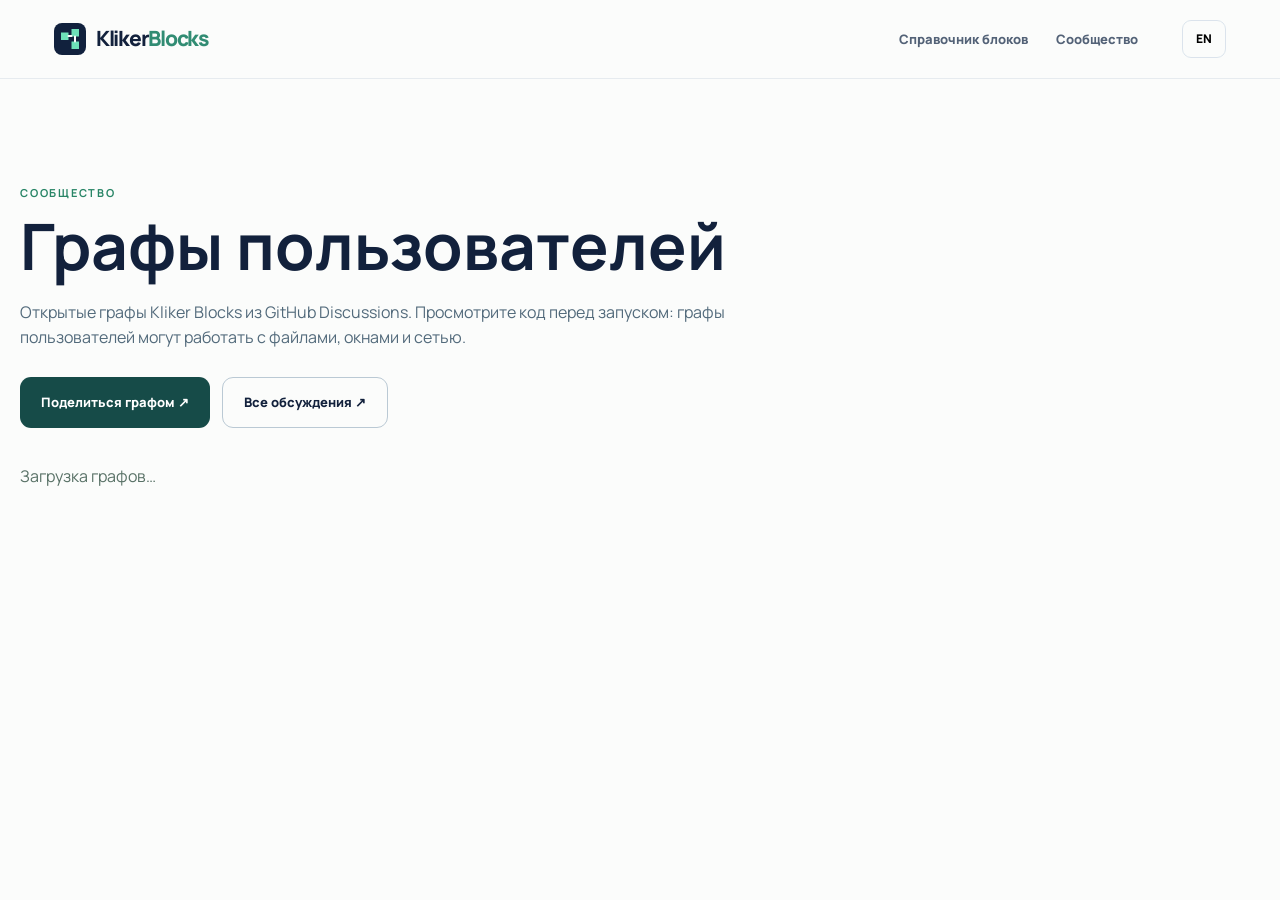
==== docs/graphs.html @ 3073229d "Update Kliker Blocks website: graphs.html" ====
<!doctype html>
<html lang="ru">
<head>
  <meta charset="utf-8">
  <meta name="viewport" content="width=device-width,initial-scale=1">
  <title>Графы пользователей · Kliker Blocks</title>
  <link rel="icon" href="assets/mark.svg" type="image/svg+xml">
  <link rel="stylesheet" href="style.css">
  <style>
    .gallery{padding:95px 0;min-height:70vh}.gallery h1{font-size:clamp(38px,5vw,72px);line-height:1.05;margin:12px 0 20px}
    .gallery-intro{max-width:760px;color:#526a7b}.gallery-actions{display:flex;gap:12px;flex-wrap:wrap;margin:26px 0 36px}
    .gallery-grid{display:grid;grid-template-columns:repeat(auto-fit,minmax(285px,1fr));gap:17px}
    .gallery-card{border:1px solid #d9e5e9;border-radius:15px;background:white;padding:24px;box-shadow:0 10px 26px #153c4820}
    .gallery-card h2{font-size:22px;margin:8px 0}.gallery-card p{font-size:14px;color:#526a7b;white-space:pre-wrap;overflow-wrap:anywhere}
    .gallery-card small{color:#54806e}.gallery-card .gallery-actions{margin-bottom:0}
    .gallery-card button{border:1px solid #a8cac0;background:#e7f4ef;color:#164b48;border-radius:8px;padding:9px 12px;cursor:pointer}
    .gallery-status{color:#587166}
  </style>
  <script type="module" src="graphs.js"></script>
</head>
<body>
  <header class="site-header"><div class="shell nav-row"><a class="brand" href="index.html"><img src="assets/mark.svg" alt=""><span>Kliker<span class="brand-accent">Blocks</span></span></a><nav aria-label="Navigation"><a href="index.html#catalog" id="catalog-link">Справочник блоков</a><a href="index.html#community" id="community-link">Сообщество</a></nav><button id="gallery-language" class="lang-button" type="button">EN</button></div></header>
  <main class="gallery shell"><p class="kicker" id="gallery-kicker">СООБЩЕСТВО</p><h1 id="gallery-title">Графы пользователей</h1><p class="gallery-intro" id="gallery-intro">Открытые графы Kliker Blocks из GitHub Discussions. Просмотрите код перед запуском: графы пользователей могут работать с файлами, окнами и сетью.</p><div class="gallery-actions"><a class="button button-primary" href="https://github.com/Malyshrush/kliker-blocks-site/discussions/new?category=%D0%93%D1%80%D0%B0%D1%84%D1%8B%20%D0%BF%D0%BE%D0%BB%D1%8C%D0%B7%D0%BE%D0%B2%D0%B0%D1%82%D0%B5%D0%BB%D0%B5%D0%B9" id="publish-link">Поделиться графом ↗</a><a class="button button-outline" href="https://github.com/Malyshrush/kliker-blocks-site/discussions" id="all-link">Все обсуждения ↗</a></div><p class="gallery-status" id="gallery-status">Загрузка графов…</p><div class="gallery-grid" id="gallery-grid"></div></main>
</body>
</html>
---- docs/style.css ----
@import url('https://fonts.googleapis.com/css2?family=DM+Mono:wght@400;500&family=Manrope:wght@400;500;600;700;800&display=swap');
:root{--ink:#12213c;--muted:#5d6b7c;--line:#dbe3ec;--mint:#64d8b0;--cream:#f7f8f5;--blue:#346bc2;--shadow:0 24px 80px rgba(16,36,63,.12)}*{box-sizing:border-box}html{scroll-behavior:smooth}body{margin:0;background:#fbfcfb;color:var(--ink);font:16px/1.6 Manrope,Segoe UI,sans-serif}button,input,select{font:inherit}button,a{outline-offset:4px}a{color:inherit;text-decoration:none}.shell{max-width:1240px;padding:0 34px;margin:auto}.site-header{position:sticky;top:0;z-index:20;background:rgba(251,252,251,.9);backdrop-filter:blur(14px);border-bottom:1px solid #e6ebef}.nav-row{min-height:78px;display:flex;align-items:center;gap:44px}.brand{display:inline-flex;align-items:center;gap:10px;font-weight:800;font-size:21px;letter-spacing:-.06em;white-space:nowrap}.brand img{height:32px;width:32px}.brand-accent{color:#318c73}.nav-row nav{display:flex;gap:28px;align-items:center;margin-left:auto}.nav-row nav a{font-size:13px;font-weight:800;color:#536277;transition:color .2s}.nav-row nav a:hover{color:#0c7660}.nav-actions{display:flex;align-items:center;gap:12px}.lang-button{background:transparent;border:1px solid var(--line);border-radius:9px;padding:8px 13px;font-size:12px;font-weight:800;cursor:pointer}.nav-download{background:var(--ink);color:white;border-radius:9px;padding:10px 18px;font-size:12px;font-weight:800}.hero{padding-top:92px;padding-bottom:48px;display:grid;grid-template-columns:minmax(0,1fr) minmax(500px,1.15fr);gap:56px;align-items:center}.eyebrow,.kicker{font:700 11px/1.4 Manrope,sans-serif;letter-spacing:.16em;text-transform:uppercase;color:#288566}.eyebrow{display:flex;align-items:center;gap:10px;margin-bottom:24px}.live-dot,.log-light{width:7px;height:7px;background:#49c998;border-radius:50%;box-shadow:0 0 0 4px #d5f5e7}.hero h1{font-size:clamp(48px,5.4vw,76px);line-height:1.09;letter-spacing:-.075em;margin:0 0 28px;font-weight:800}.hero h1 em{font-style:normal;color:#2d9a79}.hero-lead{max-width:530px;color:#526478;font-size:18px;line-height:1.8;margin-bottom:32px}.hero-actions{display:flex;flex-wrap:wrap;gap:12px}.button{display:inline-flex;gap:20px;align-items:center;justify-content:space-between;padding:14px 21px;border-radius:11px;font-weight:800;font-size:13px;transition:transform .2s,box-shadow .2s}.button:hover{transform:translateY(-2px);box-shadow:0 8px 25px #0a2a4a26}.button-primary{background:#164b48;color:white}.button-outline{border:1px solid #bac9d4}.hero-note{color:#7d8a98;font-size:12px;margin-top:19px}.editor-preview{background:white;border:1px solid #d8e3ec;border-radius:16px;box-shadow:var(--shadow);overflow:hidden;transform:rotate(1deg);min-width:0}.preview-top{height:43px;background:#edf1f6;display:flex;align-items:center;gap:9px;padding:0 18px;color:#3e5268;font-size:11px;font-weight:800}.preview-mark{color:#266b91}.preview-top-right{margin-left:auto;color:#a5b2bd;letter-spacing:3px}.preview-tabs{height:45px;display:flex;align-items:center;gap:20px;padding:0 18px;border-bottom:1px solid #e2e9ef;color:#718195;font-size:11px;font-weight:800}.preview-tabs .active{color:#12476b;border-bottom:2px solid #2a81b8;height:100%;display:flex;align-items:center}.preview-run{margin-left:auto;color:#288a6e}.preview-canvas{height:327px;position:relative;display:flex;align-items:center;justify-content:center;overflow:hidden;background:#f7faff}.preview-grid{position:absolute;inset:0;background-image:linear-gradient(#e5edf4 1px,transparent 1px),linear-gradient(90deg,#e5edf4 1px,transparent 1px);background-size:22px 22px;opacity:.8}.graph-row{position:relative;display:flex;align-items:center;gap:0;padding:25px;transform:translateX(-2px)}.graph-node{width:129px;height:90px;border-radius:9px;color:white;padding:11px 12px;display:flex;flex-direction:column;gap:1px;box-shadow:0 9px 17px #173a5424}.graph-node small{font:8px DM Mono,monospace;opacity:.65;letter-spacing:.08em}.graph-node strong{font-size:13px;line-height:1.4;margin-top:4px}.graph-node span{font-size:8px;opacity:.8;white-space:nowrap}.start-node{background:#265f54}.cond-node{background:#6863a0}.act-node{background:#346d96}.graph-link{width:37px;height:2px;background:#668cc8;position:relative}.graph-link:before,.graph-link i{content:'';position:absolute;width:6px;height:6px;background:#fff;border:2px solid #668cc8;border-radius:50%;top:-4px}.graph-link:before{left:-4px}.graph-link i{right:-4px}.preview-corner{position:absolute;bottom:15px;right:17px;color:#8a9aab;font:10px DM Mono,monospace}.preview-corner span{margin-left:12px}.preview-log{height:48px;border-top:1px solid #e1e8ef;display:flex;align-items:center;gap:13px;padding:0 21px;font:10px DM Mono,monospace;color:#5d6e7a}.preview-log .log-light{width:6px;height:6px}.hero-bottom{grid-column:1/-1;display:flex;gap:44px;border-top:1px solid #e0e8eb;padding-top:25px;margin-top:17px;color:#164c50;font-size:21px;font-weight:800}.hero-bottom small{color:#71808e;font-size:12px;font-weight:700;margin-left:6px}.section{padding:105px 0}.section-head{display:flex;align-items:end;justify-content:space-between;gap:35px;margin-bottom:35px}.section-head h2{font-size:clamp(29px,3.2vw,43px);letter-spacing:-.05em;line-height:1.2;margin:8px 0 0}.section-head>p{max-width:380px;color:#6b7b89;font-size:14px;margin:0}.section-ink{background:#13233d;color:white}.section-ink .section-head>p{color:#a9b7c6}.section-ink .kicker{color:#66dbaf}.feature-grid{display:grid;grid-template-columns:repeat(4,1fr);gap:13px}.feature-card{border:1px solid #3a4c65;border-radius:12px;padding:25px;min-height:223px;background:#1b2d49}.feature-icon{display:grid;place-items:center;background:#284868;border:1px solid #386083;color:#71e0b5;border-radius:10px;width:39px;height:39px;font-size:22px}.feature-card h3{font-size:16px;margin:25px 0 9px}.feature-card p{color:#b1bfcd;font-size:12px;line-height:1.75;margin:0}.catalog-section{padding-top:107px;padding-bottom:108px}.catalog-tools{display:flex;align-items:center;gap:12px;margin-bottom:22px}.search-wrap{display:flex;align-items:center;gap:9px;background:white;border:1px solid #d9e2e9;border-radius:11px;padding:0 15px;flex:1;max-width:520px}.search-wrap span{font-size:26px;color:#71869c}.search-wrap input{border:0;outline:none;height:48px;width:100%;font-size:13px;background:transparent}.catalog-tools select{height:50px;border:1px solid #d9e2e9;border-radius:11px;background:white;color:#3c5165;padding:0 14px;font-size:12px;font-weight:700;min-width:180px}.block-count{margin-left:auto;font:12px DM Mono,monospace;color:#77889b;white-space:nowrap}.block-grid{display:grid;grid-template-columns:repeat(4,1fr);gap:12px}.block-card{border:1px solid #dfe7ed;border-radius:12px;background:#fff;text-align:left;padding:18px 18px 17px;cursor:pointer;min-height:152px;display:flex;flex-direction:column;transition:transform .2s,border-color .2s,box-shadow .2s}.block-card:hover{transform:translateY(-3px);border-color:#76c6af;box-shadow:0 9px 25px #193a4a12}.block-cat{font:700 9px DM Mono,monospace;color:#2a9c75;letter-spacing:.04em;text-transform:uppercase}.block-card strong{font-size:15px;letter-spacing:-.02em;margin:13px 0 5px}.block-card p{margin:0;color:#778797;font-size:11px;line-height:1.55;display:-webkit-box;-webkit-line-clamp:2;-webkit-box-orient:vertical;overflow:hidden}.block-card .arrow{color:#4c9d81;font-size:19px;margin-top:auto;align-self:flex-end}.empty-state,.loading{color:#6d7e8e;text-align:center;padding:50px 0}.start-section{background:#ecf4f0}.steps{display:grid;grid-template-columns:repeat(3,1fr);gap:17px}.steps article{background:#fff;border:1px solid #d9e5df;border-radius:12px;padding:30px;min-height:197px}.steps b{font:700 13px DM Mono,monospace;color:#2b9a77}.steps h3{margin:22px 0 9px;font-size:17px}.steps p{margin:0;color:#657884;font-size:12px;line-height:1.7}.start-callout{margin-top:20px;padding:25px 29px;border:1px solid #b5d8c9;border-radius:12px;background:#e0f0e7;display:flex;align-items:center;gap:30px}.start-callout strong{font-size:15px}.start-callout p{margin:6px 0 0;max-width:850px;color:#536b64;font-size:12px}.start-callout>a{margin-left:auto;color:#1b8060;font-size:12px;font-weight:800;white-space:nowrap}.community-section{padding-bottom:119px}.community-grid{display:grid;grid-template-columns:repeat(4,1fr);gap:12px}.community-grid a{border:1px solid #dce6e9;border-radius:12px;padding:23px;background:#fff;min-height:158px;display:flex;flex-direction:column;transition:border-color .2s,transform .2s}.community-grid a:hover{border-color:#4cb594;transform:translateY(-3px)}.community-grid a span{font:700 26px DM Mono,monospace;color:#2f9a79}.community-grid a strong{margin-top:14px;font-size:14px}.community-grid a small{color:#82919c;font-size:11px;margin-top:4px}.community-main{display:inline-block;color:#187454;font-size:13px;font-weight:800;margin-top:23px}footer{background:#13233d;color:#fff;padding:30px 0}.footer-row{display:flex;align-items:center;gap:25px}.footer-row .brand{font-size:17px}.footer-row .brand img{width:27px;height:27px}.footer-row p{margin-left:auto;color:#a5b5c5;font-size:11px}.footer-row>a{font-size:11px;color:#9ce0c6}.block-dialog{width:min(790px,calc(100vw - 34px));max-height:min(86vh,920px);border:1px solid #d5e0e6;border-radius:16px;box-shadow:0 30px 100px #10243e4f;padding:32px 35px;background:#fff;color:var(--ink)}.block-dialog::backdrop{background:#0e1e33a8;backdrop-filter:blur(4px)}.dialog-close{position:absolute;top:16px;right:17px;border:0;background:#edf2f5;border-radius:8px;width:32px;height:32px;font-size:23px;line-height:1;cursor:pointer;color:#50667a}.dialog-kicker{color:#2c9b76;font:700 11px DM Mono,monospace;letter-spacing:.08em}.block-dialog h2{font-size:31px;letter-spacing:-.04em;margin:7px 36px 7px 0}.block-dialog .hint{color:#697c8a;font-size:13px}.dialog-section{border-top:1px solid #e1e9ee;padding-top:20px;margin-top:22px}.dialog-section h3{font-size:14px;margin:0 0 10px}.dialog-section p{white-space:pre-wrap;color:#566b7a;font-size:13px;line-height:1.8}.field-table{border-collapse:collapse;width:100%;font-size:12px}.field-table tr+tr{border-top:1px solid #edf0f3}.field-table td{padding:8px;vertical-align:top}.field-table td:first-child{font-weight:800;color:#405975;width:39%}.field-table td:last-child{color:#637686}.code-head{display:flex;justify-content:space-between;align-items:center;gap:20px}.copy-button{border:0;border-radius:8px;background:#1e6456;color:#fff;font-size:11px;font-weight:800;padding:9px 14px;cursor:pointer}.block-dialog pre{background:#14243a;color:#d7f7ea;border-radius:9px;padding:18px;overflow:auto;font:11px/1.6 DM Mono,Consolas,monospace;max-height:270px}.dialog-note{font-size:12px;color:#6d7e8d}@media(max-width:1000px){.hero{grid-template-columns:1fr}.editor-preview{max-width:670px}.feature-grid,.block-grid,.community-grid{grid-template-columns:repeat(2,1fr)}.nav-row{gap:20px}.nav-row nav{gap:14px}}@media(max-width:650px){.shell{padding-left:20px;padding-right:20px}.nav-row{min-height:64px;flex-wrap:wrap;padding-top:12px;padding-bottom:12px}.brand{font-size:18px}.nav-row nav{order:3;overflow-x:auto;width:100%;margin:0;gap:20px;white-space:nowrap}.nav-row nav a{font-size:11px}.nav-actions{margin-left:auto}.nav-download{display:none}.hero{padding-top:54px;gap:25px}.hero h1{font-size:51px}.hero-lead{font-size:15px}.editor-preview{transform:none}.graph-node{width:105px}.graph-link{width:16px}.graph-row{padding:8px}.hero-bottom{gap:14px;justify-content:space-between}.hero-bottom span{font-size:16px}.hero-bottom small{display:block;margin:0;font-size:10px}.section{padding:68px 0}.section-head{display:block}.section-head>p{margin-top:15px}.feature-grid,.block-grid,.community-grid,.steps{grid-template-columns:1fr}.feature-card{min-height:0}.catalog-tools{flex-wrap:wrap}.search-wrap{max-width:none;flex-basis:100%}.catalog-tools select{flex:1}.block-count{margin-left:0}.start-callout{display:block}.start-callout>a{display:inline-block;margin:15px 0 0}.footer-row{flex-wrap:wrap}.footer-row p{margin-left:0}.block-dialog{padding:25px 20px}}
.screenshot-section{padding-top:70px}.screenshot-grid{display:grid;grid-template-columns:1.35fr 1fr;gap:18px}.screenshot-grid figure{margin:0;background:white;border:1px solid #dce7eb;border-radius:14px;overflow:hidden;box-shadow:0 12px 30px #193c5220}.screenshot-grid img{display:block;width:100%;height:350px;object-fit:cover;object-position:top left}.screenshot-grid figcaption{padding:13px 18px;color:#4c6476;font-size:12px;font-weight:800}.support-section{background:#edf3f6}.qr-grid{display:grid;grid-template-columns:repeat(4,1fr);gap:16px}.qr-grid article{background:white;border:1px solid #dce5ec;border-radius:14px;padding:22px;text-align:center;display:flex;flex-direction:column;align-items:center;gap:12px}.qr-grid img{width:min(100%,190px);aspect-ratio:1;image-rendering:auto}.qr-grid strong{font-size:15px;color:#173e58}.support-note{max-width:920px;color:#536a7b;font-size:12px;margin:24px auto 0;text-align:center}.updates-section{padding-top:80px;padding-bottom:90px}.update-card{display:flex;gap:30px;border:1px solid #dce6eb;background:white;border-radius:13px;padding:24px 28px;align-items:start}.update-card>span{font:700 21px DM Mono,monospace;color:#2a9b76}.update-card h3{margin:0 0 8px;font-size:18px}.update-card p{margin:0;color:#617485;font-size:13px}@media(max-width:900px){.qr-grid{grid-template-columns:repeat(2,1fr)}.screenshot-grid{grid-template-columns:1fr}}@media(max-width:650px){.qr-grid{gap:8px}.qr-grid article{padding:12px}.qr-grid strong{font-size:12px}.screenshot-grid img{height:auto}.update-card{display:block}.update-card>span{display:block;margin-bottom:12px}}
.screenshot-grid{grid-template-columns:repeat(2,minmax(0,1fr))}
@media(max-width:900px){.screenshot-grid{grid-template-columns:1fr}}
.qr-grid{grid-template-columns:repeat(5,1fr)}@media(max-width:900px){.qr-grid{grid-template-columns:repeat(2,1fr)}}
.hero.shell{max-width:1420px;grid-template-columns:minmax(0,.82fr) minmax(0,1.18fr);gap:42px}
.hero .editor-preview{width:100%;max-width:none;transform:none;justify-self:center}
@media(max-width:1000px){.hero.shell{grid-template-columns:1fr}.hero .editor-preview{max-width:760px}}
.download-section{background:#edf5f2;padding-top:78px;padding-bottom:78px;scroll-margin-top:78px}.download-grid{display:grid;grid-template-columns:repeat(2,minmax(0,1fr));gap:18px}.download-card{background:#fff;border:1px solid #c9dfd5;border-radius:16px;padding:29px;box-shadow:0 12px 28px #234d4612}.download-arch{display:inline-block;background:#dff1e9;color:#176d56;border-radius:6px;padding:5px 9px;font:800 11px DM Mono,monospace;letter-spacing:.08em}.download-card h3{font-size:25px;letter-spacing:-.035em;margin:15px 0 4px}.download-card p{color:#617486;font-size:13px;min-height:43px;margin:0 0 23px}.download-links{display:flex;flex-wrap:wrap;gap:10px}.download-links a{display:inline-flex;align-items:center;min-height:44px;padding:10px 16px;border-radius:9px;background:#164b48;color:#fff;font-size:12px;font-weight:800}.download-links a+a{background:#fff;color:#164b48;border:1px solid #a9cac0}.download-links a:hover{box-shadow:0 5px 15px #164b4830}.download-note{font-size:12px;color:#587166;margin:19px 2px 0}.update-card+.update-card{margin-top:14px}@media(max-width:700px){.download-grid{grid-template-columns:1fr}.download-card p{min-height:0}.download-section{scroll-margin-top:112px}}
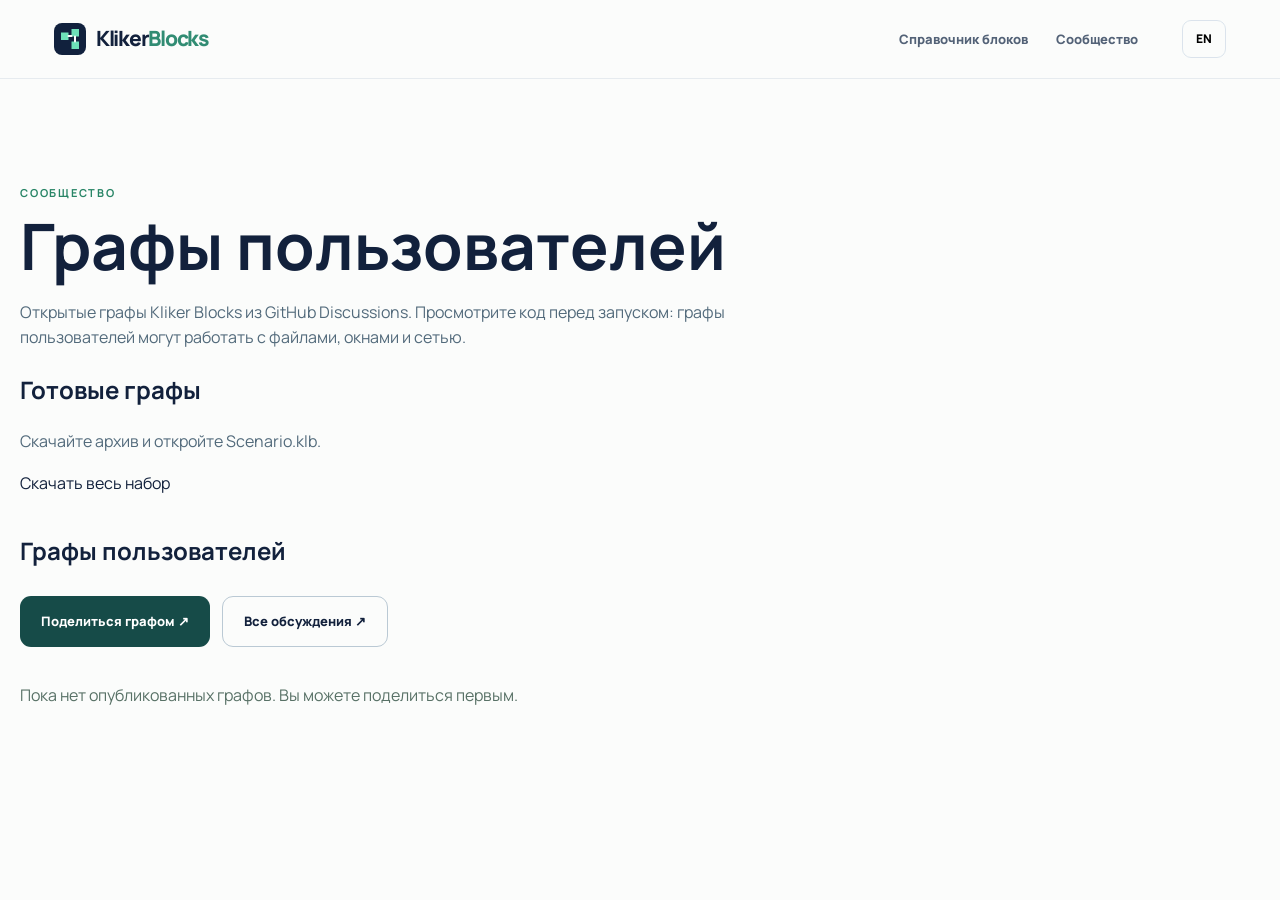
==== commit 1c670a2b: "Update Kliker Blocks website: graphs.html" ====
--- a/docs/graphs.html
+++ b/docs/graphs.html
@@ -1,25 +1,25 @@
-<!doctype html>
-<html lang="ru">
-<head>
-  <meta charset="utf-8">
-  <meta name="viewport" content="width=device-width,initial-scale=1">
-  <title>Графы пользователей · Kliker Blocks</title>
-  <link rel="icon" href="assets/mark.svg" type="image/svg+xml">
-  <link rel="stylesheet" href="style.css">
-  <style>
-    .gallery{padding:95px 0;min-height:70vh}.gallery h1{font-size:clamp(38px,5vw,72px);line-height:1.05;margin:12px 0 20px}
-    .gallery-intro{max-width:760px;color:#526a7b}.gallery-actions{display:flex;gap:12px;flex-wrap:wrap;margin:26px 0 36px}
-    .gallery-grid{display:grid;grid-template-columns:repeat(auto-fit,minmax(285px,1fr));gap:17px}
-    .gallery-card{border:1px solid #d9e5e9;border-radius:15px;background:white;padding:24px;box-shadow:0 10px 26px #153c4820}
-    .gallery-card h2{font-size:22px;margin:8px 0}.gallery-card p{font-size:14px;color:#526a7b;white-space:pre-wrap;overflow-wrap:anywhere}
-    .gallery-card small{color:#54806e}.gallery-card .gallery-actions{margin-bottom:0}
-    .gallery-card button{border:1px solid #a8cac0;background:#e7f4ef;color:#164b48;border-radius:8px;padding:9px 12px;cursor:pointer}
-    .gallery-status{color:#587166}
-  </style>
-  <script type="module" src="graphs.js"></script>
-</head>
-<body>
-  <header class="site-header"><div class="shell nav-row"><a class="brand" href="index.html"><img src="assets/mark.svg" alt=""><span>Kliker<span class="brand-accent">Blocks</span></span></a><nav aria-label="Navigation"><a href="index.html#catalog" id="catalog-link">Справочник блоков</a><a href="index.html#community" id="community-link">Сообщество</a></nav><button id="gallery-language" class="lang-button" type="button">EN</button></div></header>
-  <main class="gallery shell"><p class="kicker" id="gallery-kicker">СООБЩЕСТВО</p><h1 id="gallery-title">Графы пользователей</h1><p class="gallery-intro" id="gallery-intro">Открытые графы Kliker Blocks из GitHub Discussions. Просмотрите код перед запуском: графы пользователей могут работать с файлами, окнами и сетью.</p><div class="gallery-actions"><a class="button button-primary" href="https://github.com/Malyshrush/kliker-blocks-site/discussions/new?category=%D0%93%D1%80%D0%B0%D1%84%D1%8B%20%D0%BF%D0%BE%D0%BB%D1%8C%D0%B7%D0%BE%D0%B2%D0%B0%D1%82%D0%B5%D0%BB%D0%B5%D0%B9" id="publish-link">Поделиться графом ↗</a><a class="button button-outline" href="https://github.com/Malyshrush/kliker-blocks-site/discussions" id="all-link">Все обсуждения ↗</a></div><p class="gallery-status" id="gallery-status">Загрузка графов…</p><div class="gallery-grid" id="gallery-grid"></div></main>
-</body>
-</html>
+<!doctype html>
+<html lang="ru">
+<head>
+  <meta charset="utf-8">
+  <meta name="viewport" content="width=device-width,initial-scale=1">
+  <title>База графов · Kliker Blocks</title>
+  <link rel="icon" href="assets/mark.svg" type="image/svg+xml">
+  <link rel="stylesheet" href="style.css">
+  <style>
+    .gallery{padding:95px 0;min-height:70vh}.gallery h1{font-size:clamp(38px,5vw,72px);line-height:1.05;margin:12px 0 20px}
+    .gallery-intro{max-width:760px;color:#526a7b}.gallery-actions{display:flex;gap:12px;flex-wrap:wrap;margin:26px 0 36px}
+    .gallery-grid{display:grid;grid-template-columns:repeat(auto-fit,minmax(285px,1fr));gap:17px}
+    .gallery-card{border:1px solid #d9e5e9;border-radius:15px;background:white;padding:24px;box-shadow:0 10px 26px #153c4820}
+    .gallery-card h2{font-size:22px;margin:8px 0}.gallery-card p{font-size:14px;color:#526a7b;white-space:pre-wrap;overflow-wrap:anywhere}
+    .gallery-card small{color:#54806e}.gallery-card .gallery-actions{margin-bottom:0}
+    .gallery-card button{border:1px solid #a8cac0;background:#e7f4ef;color:#164b48;border-radius:8px;padding:9px 12px;cursor:pointer}
+    .gallery-status{color:#587166}
+  </style>
+  <script type="module" src="graphs.js"></script>
+</head>
+<body>
+  <header class="site-header"><div class="shell nav-row"><a class="brand" href="index.html"><img src="assets/mark.svg" alt=""><span>Kliker<span class="brand-accent">Blocks</span></span></a><nav aria-label="Navigation"><a href="index.html#catalog" id="catalog-link">Справочник блоков</a><a href="index.html#community" id="community-link">Сообщество</a></nav><button id="gallery-language" class="lang-button" type="button">EN</button></div></header>
+  <main class="gallery shell"><p class="kicker" id="gallery-kicker">KLIKER BLOCKS</p><h1 id="gallery-title">База графов</h1><p class="gallery-intro" id="gallery-intro">Примеры с подсказками и тестовыми файлами, а также графы пользователей из GitHub Discussions.</p><section id="ready-graphs"><h2 id="ready-title">Готовые графы</h2><p class="gallery-intro" id="ready-intro">Скачайте архив и откройте Scenario.klb.</p><p><a id="ready-all" href="https://github.com/Malyshrush/kliker-blocks/releases/tag/v1.2.6">Скачать весь набор</a></p><div id="ready-grid" class="gallery-grid"></div><p class="gallery-status" id="ready-status"></p></section><h2 id="community-title">Графы пользователей</h2><div class="gallery-actions"><a class="button button-primary" href="https://github.com/Malyshrush/kliker-blocks-site/discussions/new?category=%D0%93%D1%80%D0%B0%D1%84%D1%8B%20%D0%BF%D0%BE%D0%BB%D1%8C%D0%B7%D0%BE%D0%B2%D0%B0%D1%82%D0%B5%D0%BB%D0%B5%D0%B9" id="publish-link">Поделиться графом ↗</a><a class="button button-outline" href="https://github.com/Malyshrush/kliker-blocks-site/discussions" id="all-link">Все обсуждения ↗</a></div><p class="gallery-status" id="gallery-status">Загрузка графов…</p><div class="gallery-grid" id="gallery-grid"></div></main>
+</body>
+</html>
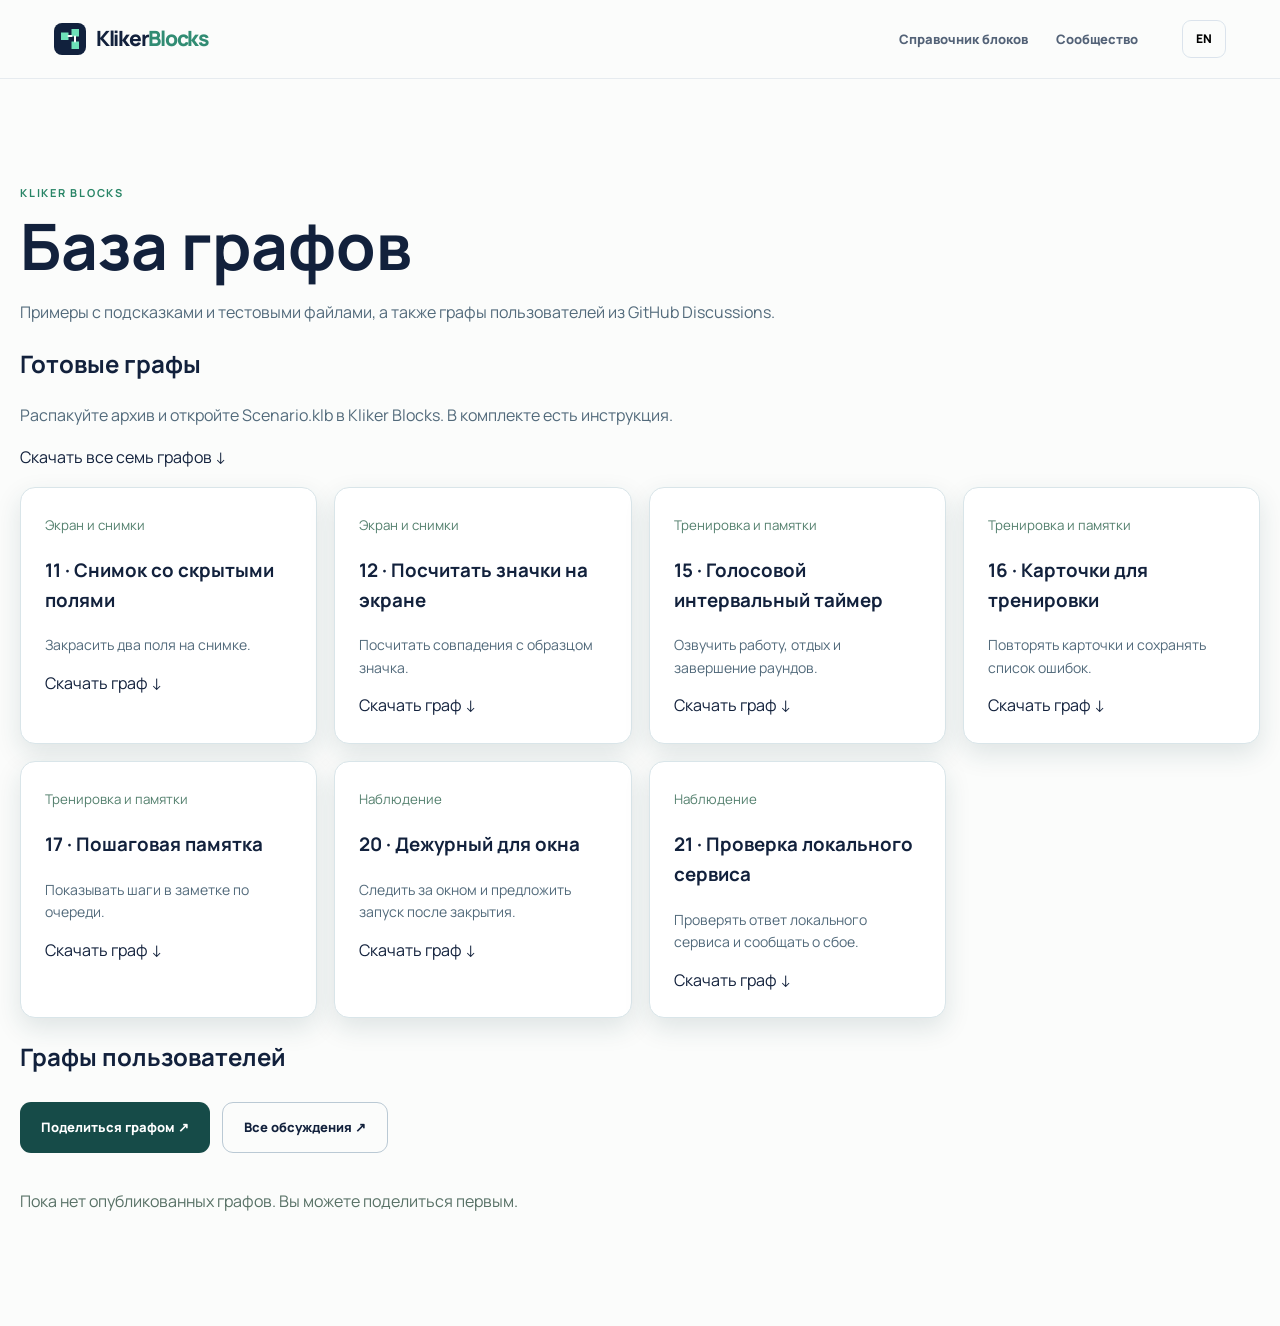
==== commit 771614c4: "Update Kliker Blocks website: graphs.html" ====
--- a/docs/graphs.html
+++ b/docs/graphs.html
@@ -20,6 +20,6 @@
 </head>
 <body>
   <header class="site-header"><div class="shell nav-row"><a class="brand" href="index.html"><img src="assets/mark.svg" alt=""><span>Kliker<span class="brand-accent">Blocks</span></span></a><nav aria-label="Navigation"><a href="index.html#catalog" id="catalog-link">Справочник блоков</a><a href="index.html#community" id="community-link">Сообщество</a></nav><button id="gallery-language" class="lang-button" type="button">EN</button></div></header>
-  <main class="gallery shell"><p class="kicker" id="gallery-kicker">KLIKER BLOCKS</p><h1 id="gallery-title">База графов</h1><p class="gallery-intro" id="gallery-intro">Примеры с подсказками и тестовыми файлами, а также графы пользователей из GitHub Discussions.</p><section id="ready-graphs"><h2 id="ready-title">Готовые графы</h2><p class="gallery-intro" id="ready-intro">Скачайте архив и откройте Scenario.klb.</p><p><a id="ready-all" href="https://github.com/Malyshrush/kliker-blocks/releases/tag/v1.2.6">Скачать весь набор</a></p><div id="ready-grid" class="gallery-grid"></div><p class="gallery-status" id="ready-status"></p></section><h2 id="community-title">Графы пользователей</h2><div class="gallery-actions"><a class="button button-primary" href="https://github.com/Malyshrush/kliker-blocks-site/discussions/new?category=%D0%93%D1%80%D0%B0%D1%84%D1%8B%20%D0%BF%D0%BE%D0%BB%D1%8C%D0%B7%D0%BE%D0%B2%D0%B0%D1%82%D0%B5%D0%BB%D0%B5%D0%B9" id="publish-link">Поделиться графом ↗</a><a class="button button-outline" href="https://github.com/Malyshrush/kliker-blocks-site/discussions" id="all-link">Все обсуждения ↗</a></div><p class="gallery-status" id="gallery-status">Загрузка графов…</p><div class="gallery-grid" id="gallery-grid"></div></main>
+  <main class="gallery shell"><p class="kicker" id="gallery-kicker">KLIKER BLOCKS</p><h1 id="gallery-title">База графов</h1><p class="gallery-intro" id="gallery-intro">Примеры с подсказками и тестовыми файлами, а также графы пользователей из GitHub Discussions.</p><section id="ready-graphs"><h2 id="ready-title">Готовые графы</h2><p class="gallery-intro" id="ready-intro">Скачайте архив и откройте Scenario.klb.</p><p><a id="ready-all" href="https://github.com/Malyshrush/kliker-blocks/releases/tag/v1.2.7">Скачать весь набор</a></p><div id="ready-grid" class="gallery-grid"></div><p class="gallery-status" id="ready-status"></p></section><h2 id="community-title">Графы пользователей</h2><div class="gallery-actions"><a class="button button-primary" href="https://github.com/Malyshrush/kliker-blocks-site/discussions/new?category=%D0%93%D1%80%D0%B0%D1%84%D1%8B%20%D0%BF%D0%BE%D0%BB%D1%8C%D0%B7%D0%BE%D0%B2%D0%B0%D1%82%D0%B5%D0%BB%D0%B5%D0%B9" id="publish-link">Поделиться графом ↗</a><a class="button button-outline" href="https://github.com/Malyshrush/kliker-blocks-site/discussions" id="all-link">Все обсуждения ↗</a></div><p class="gallery-status" id="gallery-status">Загрузка графов…</p><div class="gallery-grid" id="gallery-grid"></div></main>
 </body>
 </html>
